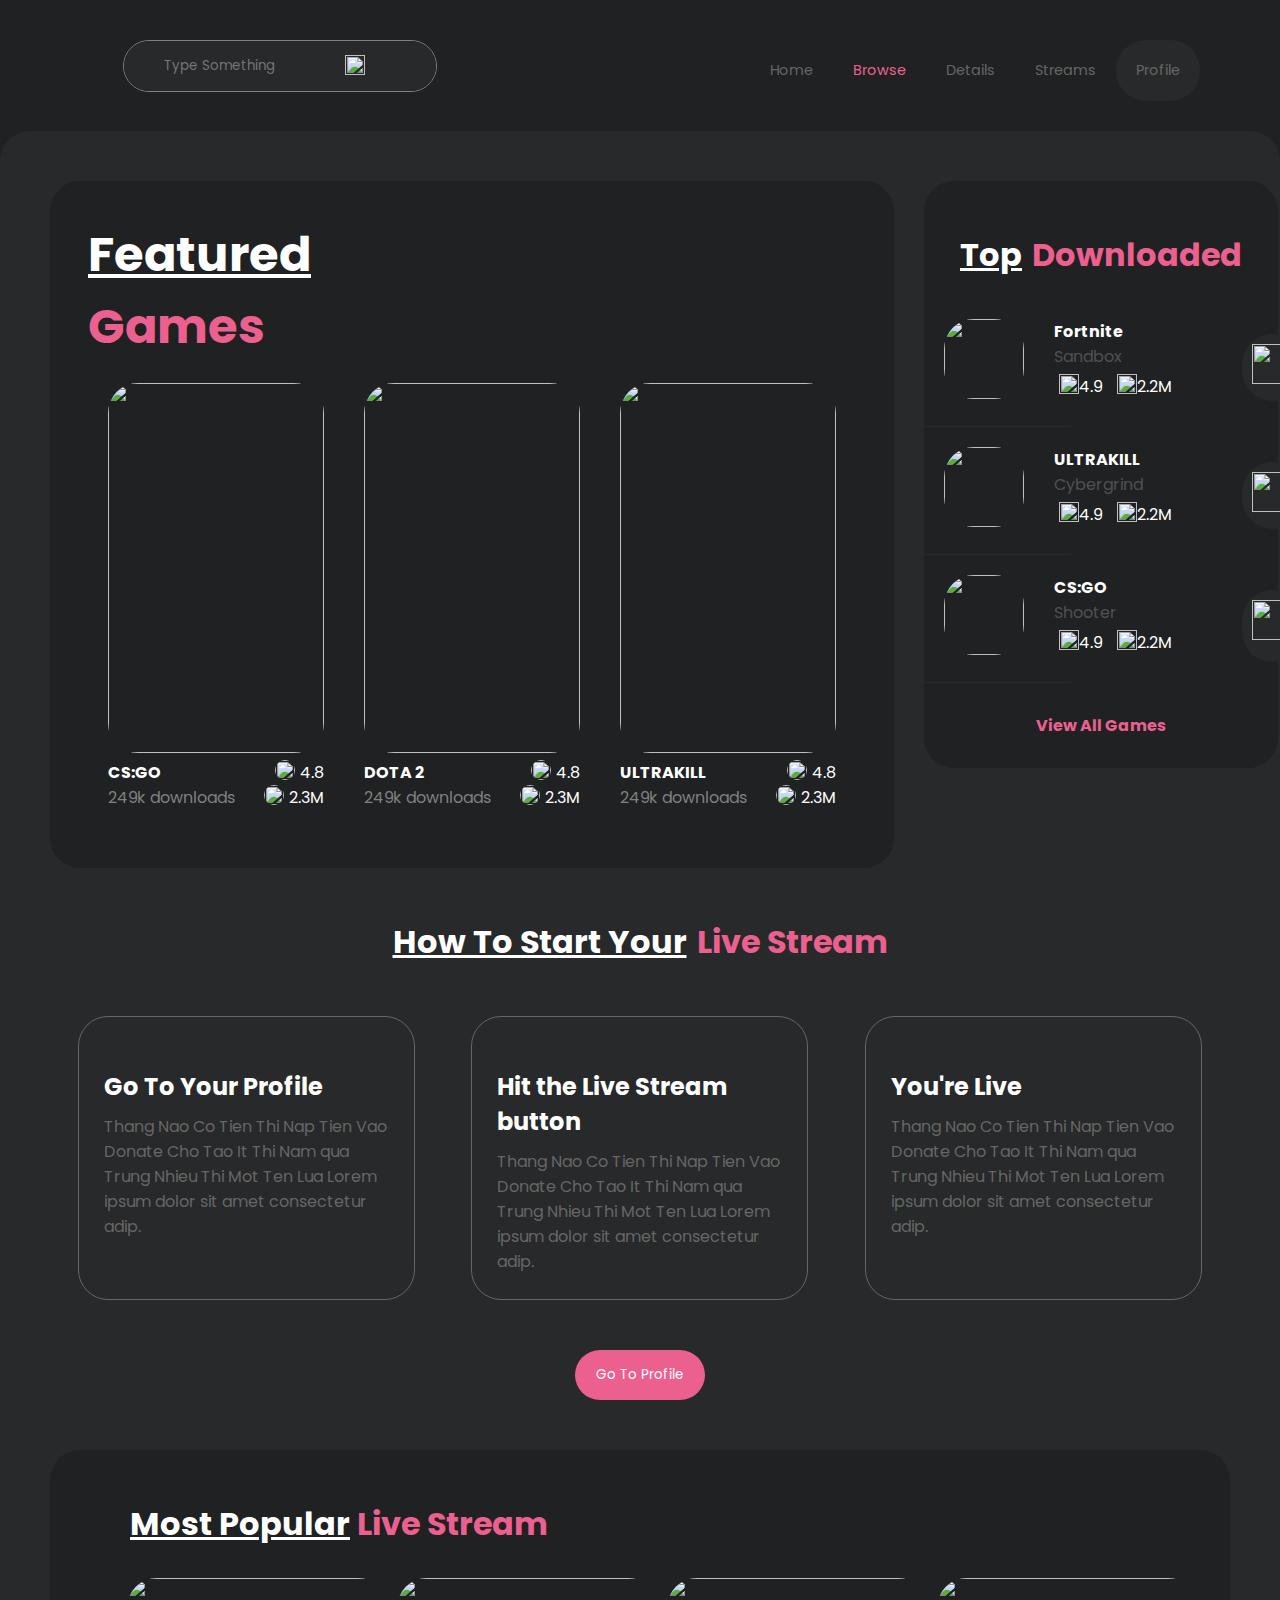
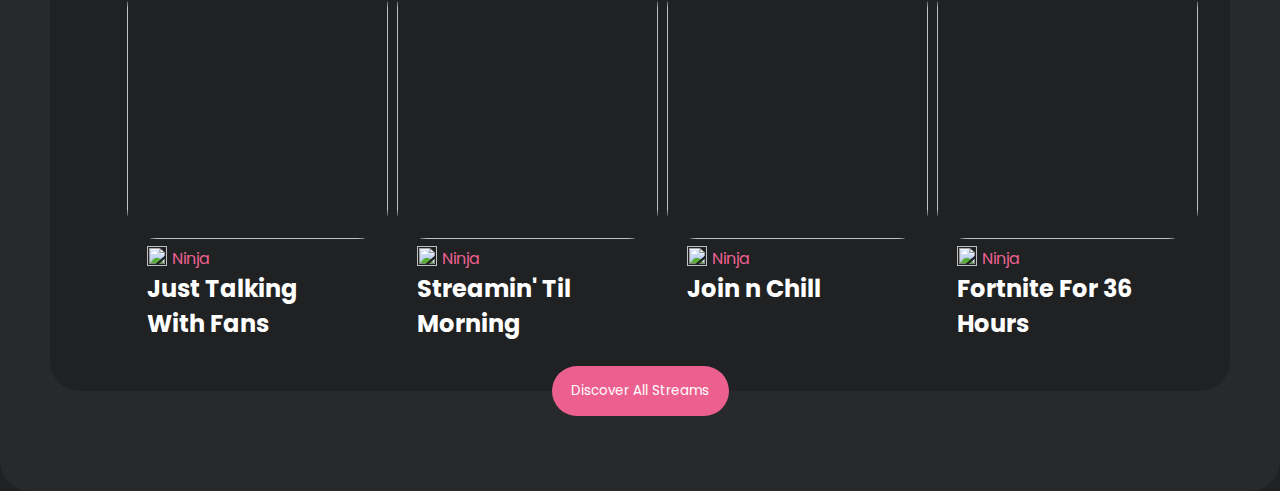
==== projectbrowse.html @ ea251f32 "first commit" ====
<!DOCTYPE html>
<html lang="en">
  <head>
    <meta charset="UTF-8" />
    <meta name="viewport" content="width=device-width, initial-scale=1.0" />
    <title>Document</title>
    <link rel="stylesheet" href="projectbrowse.css" />
  </head>
  <body>
    <section class="navbar">
      <div class="navbaritem">
        <img src="/project/img/logo.png" alt="" />
      </div>

      <form class="Searching">
        <img
          class="searchsymbol"
          src="/project/img/search-interface-symbol.png"
          alt=""
        />
        <input
          class="search"
          type="text"
          class="Searchbar"
          placeholder="Type Something"
        />
      </form>
      <div class="Profile">
        <div class="Home">
          <a class="profileitem" href="project.html">Home</a>
          <a class="profilebrowse" href="projectbrowse.html">Browse</a>
          <a class="profileitem" href="">Details</a>
          <a class="profileitem" href="projectstream.html">Streams</a>
          <div class="profilereal">
            <a class="prof" href="">Profile</a>
            <div class="headerimg">
              <img class="img" src="/project/img/profile-header.jpg" alt="" />
            </div>
          </div>
        </div>
      </div>
    </section>
    <div class="container">
      <div class="featuredgamesflex">
        <section class="featuredgames">
          <div class="featuredgamestitle">
            <h1><em class="em1">Featured</em> Games</h1>
          </div>
          <div class="featuredgamescontainer">
            <div class="featuredgamesimg">
              <div class="imgcontainer">
                <img src="/project/img/featured-01.jpg" alt="" />
                <div class="blockhover">
                  <p>2.4k Streaming</p>
                </div>
              </div>
              <div class="flex1">
                <p class="featuredgamesgamename">CS:GO</p>
                <div class="star">
                  <img src="/project/img/star.png" alt="" />
                  <p class="starrating">4.8</p>
                </div>
              </div>
              <div class="flex2">
                <p class="featuredgamesbottomline">249k downloads</p>
                <div class="downloads">
                  <img src="/project/img/downloading.png" alt="" />
                  <p class="downloadview">2.3M</p>
                </div>
              </div>
            </div>
            <div class="featuredgamesimg">
              <div class="imgcontainer">
                <img src="/project/img/featured-02.jpg" alt="" />
                <div class="blockhover">
                  <p>2.4k Streaming</p>
                </div>
              </div>
              <div class="flex1">
                <p class="featuredgamesgamename">DOTA 2</p>
                <div class="star">
                  <img src="/project/img/star.png" alt="" />
                  <p class="starrating">4.8</p>
                </div>
              </div>
              <div class="flex2">
                <p class="featuredgamesbottomline">249k downloads</p>
                <div class="downloads">
                  <img src="/project/img/downloading.png" alt="" />
                  <p class="downloadview">2.3M</p>
                </div>
              </div>
            </div>
            <div class="featuredgamesimg">
              <div class="imgcontainer">
                <img src="/project/img/featured-03.jpg" alt="" />
                <div class="blockhover">
                  <p>2.4k Streaming</p>
                </div>
              </div>
              <div class="flex1">
                <p class="featuredgamesgamename">ULTRAKILL</p>
                <div class="star">
                  <img src="/project/img/star.png" alt="" />
                  <p class="starrating">4.8</p>
                </div>
              </div>
              <div class="flex2">
                <p class="featuredgamesbottomline">249k downloads</p>
                <div class="downloads">
                  <img src="/project/img/downloading.png" alt="" />
                  <p class="downloadview">2.3M</p>
                </div>
              </div>
            </div>
          </div>
        </section>
        <section class="topdownloaded">
          <div class="topdownloadedtitle">
            <h1 class="topdownloadedtitleh1">
              <em class="em2">Top</em> Downloaded
            </h1>
          </div>
          <div class="topdownloadeditem">
            <div class="topdownloadedmainimg">
              <img
                class="topdownloadeditemimg"
                src="/project/img/popular-01.jpg"
                alt=""
              />
            </div>

            <div class="topdownloadeflex2">
              <div class="topdownloadedgamename">
                <p class="topdownloadedgames">Fortnite</p>
                <p class="topdownloadedgenre">Sandbox</p>
              </div>
              <div class="topdownloadedflex">
                <div class="topdownloadedstar">
                  <img
                    class="topdownloadeditemstar"
                    src="/project/img/star.png"
                    alt=""
                  />
                  <p>4.9</p>
                </div>
                <div class="topdownloadeddown">
                  <img
                    class="topdownloadeditemdownloading"
                    src="/project/img/downloading.png"
                    alt=""
                  />
                  <p>2.2M</p>
                </div>
              </div>
            </div>
            <div>
              <div class="topdownloadedbutton">
                <img src="/project/img/downloadpink.png" alt="" />
              </div>
            </div>
          </div>

          <div class="topdownloadeditem">
            <div class="topdownloadedmainimg">
              <img
                class="topdownloadeditemimg"
                src="/project/img/popular-02.jpg"
                alt=""
              />
            </div>

            <div class="topdownloadeflex2">
              <div class="topdownloadedgamename">
                <p class="topdownloadedgames">ULTRAKILL</p>
                <p class="topdownloadedgenre">Cybergrind</p>
              </div>
              <div class="topdownloadedflex">
                <div class="topdownloadedstar">
                  <img
                    class="topdownloadeditemstar"
                    src="/project/img/star.png"
                    alt=""
                  />
                  <p>4.9</p>
                </div>
                <div class="topdownloadeddown">
                  <img
                    class="topdownloadeditemdownloading"
                    src="/project/img/downloading.png"
                    alt=""
                  />
                  <p>2.2M</p>
                </div>
              </div>
            </div>
            <div>
              <div class="topdownloadedbutton">
                <img src="/project/img/downloadpink.png" alt="" />
              </div>
            </div>
          </div>
          <div class="topdownloadeditem">
            <div class="topdownloadedmainimg">
              <img
                class="topdownloadeditemimg"
                src="/project/img/popular-03.jpg"
                alt=""
              />
            </div>

            <div class="topdownloadeflex2">
              <div class="topdownloadedgamename">
                <p class="topdownloadedgames">CS:GO</p>
                <p class="topdownloadedgenre">Shooter</p>
              </div>
              <div class="topdownloadedflex">
                <div class="topdownloadedstar">
                  <img
                    class="topdownloadeditemstar"
                    src="/project/img/star.png"
                    alt=""
                  />
                  <p>4.9</p>
                </div>
                <div class="topdownloadeddown">
                  <img
                    class="topdownloadeditemdownloading"
                    src="/project/img/downloading.png"
                    alt=""
                  />
                  <p>2.2M</p>
                </div>
              </div>
            </div>
            <div class="topdownloadedbutton">
              <img src="/project/img/downloadpink.png" alt="" />
            </div>
          </div>
          <div class="viewallbutton">
            <button>View All Games</button>
          </div>
        </section>
      </div>

      <section class="howtostartlivestream">
        <div class="howtostartlivetreamtitle">
          <h1 class="livestream">
            <em class="howtostartyour">How To Start Your</em> Live Stream
          </h1>
        </div>
        <div class="livestreamflex">
          <div class="howtostartlivestreamitem">
            <img src="/project/img/service-01.jpg" alt="" />
            <h2>Go To Your Profile</h2>
            <p>
              Thang Nao Co Tien Thi Nap Tien Vao Donate Cho Tao It Thi Nam qua
              Trung Nhieu Thi Mot Ten Lua Lorem ipsum dolor sit amet consectetur
              adip.
            </p>
          </div>
          <div class="howtostartlivestreamitem">
            <img src="/project/img/service-02.jpg" alt="" />
            <h2>Hit the Live Stream button</h2>
            <p>
              Thang Nao Co Tien Thi Nap Tien Vao Donate Cho Tao It Thi Nam qua
              Trung Nhieu Thi Mot Ten Lua Lorem ipsum dolor sit amet consectetur
              adip.
            </p>
          </div>
          <div class="howtostartlivestreamitem">
            <img src="/project/img/service-03.jpg" alt="" />
            <h2>You're Live</h2>
            <p>
              Thang Nao Co Tien Thi Nap Tien Vao Donate Cho Tao It Thi Nam qua
              Trung Nhieu Thi Mot Ten Lua Lorem ipsum dolor sit amet consectetur
              adip.
            </p>
          </div>
        </div>
        <div class="Gotoprofilebutton">
          <button>Go To Profile</button>
        </div>
      </section>
      <section class="mostpopularlivestream">
        <div class="mostpopularlivestreamtitle">
          <h1 class="LIVESTREAM">
            <em class="mostpopular">Most Popular</em> Live Stream
          </h1>
        </div>
        <div class="livestreambigflex">
          <div class="mostpopularlivestreamitem">
            <div class="stream">
              <img class="stream01" src="/project/img/stream-01.jpg" alt="" />
            </div>
            <div class="streamflex">
              <div class="avatar">
                <img src="/project/img/avatar-01.jpg" alt="" />
              </div>
              <div class="streamtext">
                <div class="checkmark">
                  <img class="checkpic" src="/project/img/check.png" alt="" />
                  <p>Ninja</p>
                </div>
                <h2>Just Talking With Fans</h2>
              </div>
            </div>
          </div>
          <div class="mostpopularlivestreamitem">
            <div class="stream">
              <img class="stream01" src="/project/img/stream-02.jpg" alt="" />
            </div>
            <div class="streamflex">
              <div class="avatar">
                <img src="/project/img/avatar-02.jpg" alt="" />
              </div>
              <div class="streamtext">
                <div class="checkmark">
                  <img class="checkpic" src="/project/img/check.png" alt="" />
                  <p>Ninja</p>
                </div>
                <h2>Streamin' Til Morning</h2>
              </div>
            </div>
          </div>
          <div class="mostpopularlivestreamitem">
            <div class="stream">
              <img class="stream01" src="/project/img/stream-03.jpg" alt="" />
            </div>
            <div class="streamflex">
              <div class="avatar">
                <img src="/project/img/avatar-03.jpg" alt="" />
              </div>
              <div class="streamtext">
                <div class="checkmark">
                  <img class="checkpic" src="/project/img/check.png" alt="" />
                  <p>Ninja</p>
                </div>
                <h2>Join n Chill</h2>
              </div>
            </div>
          </div>
          <div class="mostpopularlivestreamitem">
            <div class="stream">
              <img class="stream01" src="/project/img/stream-04.jpg" alt="" />
            </div>
            <div class="streamflex">
              <div class="avatar">
                <img src="/project/img/avatar-04.jpg" alt="" />
              </div>
              <div class="streamtext">
                <div class="checkmark">
                  <img class="checkpic" src="/project/img/check.png" alt="" />
                  <p>Ninja</p>
                </div>
                <h2>Fortnite For 36 Hours</h2>
              </div>
            </div>
          </div>
        </div>
      </section>
      <div class="discoverallstreamsbutton">
          <button>
            <p>Discover All Streams</p>
          </button>
        </div>
    </div>
  </body>
</html>
---- projectbrowse.css ----
@import url("https://fonts.googleapis.com/css2?family=Poppins&display=swap");

* {
  border: 0px;
  padding: 0px;
  margin: 0px;
  font-family: "Poppins", sans-serif;
}

.container {
  padding: 50px;
  background: #27292a;
  border-radius: 30px;
}
body {
  background-color: #1f2122;
}
.navbar {
  padding: 0 20px;
  display: flex;
  justify-content: space-between;
  align-items: center;
  background-color: #1f2122;
}

.searchsymbol {
  height: 20px;
  width: 20px;
  position: absolute;
  z-index: 99;
  left: 345px;
  top: 55px;
}
.Searching {
  border-radius: 30px;
  border: 1px grey solid;
}

.search {
  padding: 15px;
  padding-left: 40px;
  border-radius: 30px;
  background-color:#27292a;
  position: relative;
}

.Profile {
  display: flex;
  padding: 30px 50px 20px 200px;
  align-items: flex-end;
  font-size: 0.9rem;
}

.Home {
  padding: 10px;
  display: flex;
}

.prof,
.profileitem {
  padding: 20px;
  text-decoration: none;
  color: #666666;
  transition: all 0.3s;
}
.profilebrowse{
  padding: 20px;
  text-decoration: none;
  color:#ec6090;
}
.profilereal {
  border-radius: 30px;
  background: #27292a;
  display: flex;
  justify-content: center;
  align-items: center;
  transition: all 0.3s;
}

.profilereal:hover {
  background: #ec6090;
}

.profilereal:hover .prof {
  color: aliceblue;
}

.profileitem:hover {
  color: #ec6090;
}

.img {
  border-radius: 30px;
}

/* ---------------------------- */
.featuredgamesflex{
  display: flex;
  gap: 30px;
}
.featuredgames {
  background:#1f2122;
  padding: 38px;
  border-radius: 30px;
}

.featuredgamestitle {
  font-size: 1.5rem;
  font-weight: bold;
  color: #ec6090;
  width: 50%;
}
.em1 ,.em2 {
  font-style: normal;
  text-decoration: underline;
  color: white;
}
.featuredgamesimg {
  padding: 20px;
}
.featuredgamescontainer {
  display: flex;
  justify-content: space-around;
}
.featuredgamesimg img {
  border-radius: 30px;
  height: 370px;
  width: 216px;
}
.star img {
  height: 20px;
  width: 20px;
}
.star {
  display: flex;
  gap: 5px;
}

.downloads {
  display: flex;
  gap: 5px;
}

.downloads img {
  height: 20px;
  width: 20px;
}

.flex1 {
  display: flex;
  justify-content: space-between;
}

.flex2 {
  display: flex;
  justify-content: space-between;
}

.featuredgamesgamename {
  color: white;
  font-weight: 700;
}

.starrating {
  color: white;
}

.featuredgamesbottomline {
  color: grey;
}
.downloadview {
  color: white;
}
.imgcontainer {
  position: relative;
}
.blockhover {
  display: none;

  width: 100%;
  color: #ec6090;
  border-radius: 30px;

  justify-content: center;
  position: absolute;
  bottom: 10px;
  
}
.blockhover p {
  padding: 5px 10px;
  border-radius: 30px;
  background: #1f2122;
}

.imgcontainer:hover .blockhover{
  cursor: pointer;
    display: flex;
    transition-duration: .4s;
}
/* -------------------------------- */
.topdownloaded{
  height: 90%;
  border-radius: 30px;
  width: 30%;
  background:#1f2122;
}

.topdownloadedtitle h1{
  margin-top: 30px;
  padding: 20px;
  gap: 10px;
    color: #ec6090;
    font-size: 2rem;
    display: flex;
    justify-content: center;
}


.topdownloadeditemimg{
  height: 80px;
  width: 80px;
  border-radius: 30px;
}
.topdownloadedflex{
  display: flex;
  gap: 10px;
}
.topdownloadeditem{
  width: 30%;
  padding: 20px;
  border-bottom: 1px #27292a solid;
  display: flex;
  gap: 30px;
}
.topdownloadeditemstar ,.topdownloadeditemdownloading{ 
  height: 20px;
  width: 20px;
}
.topdownloadedstar ,.topdownloadeddown{
  margin: 5px 0px 0px 5px;
  display: flex;
}

.topdownloadedstar p ,.topdownloadeddown p {
  color: white;
}

.topdownloadedgames{
  color: white;
  font-weight: 700;
}
.topdownloadedgenre{
  color: grey;
  opacity: 0.5;
}
.topdownloadedbutton img{
  width: 40px;
  height: 40px;
}
.topdownloadedbutton{
  background: #27292a;
  padding: 10px;
  border-radius: 30px;
  margin: 15px 0px 0px 40px;
}
.topdownloadedbutton:hover{
  cursor: pointer;
}

.viewallbutton button{
  font-weight: 700;
  font-size: 1rem;
  padding: 10px;
  color:#ec6090;
  background: #1f2122;
  transition: .4s;
}
.viewallbutton{
  padding: 20px;
  display: flex ;
  justify-content: center;
}
.viewallbutton button:hover{
  color: white;
  cursor: pointer;
}

/* ------------------------------- */
.howtostartyour{
  font-style: normal;
  text-decoration:underline;
  color:white
}
.livestream{
  gap: 10px;
  color: #ec6090;
  font-size: 2rem;
  padding: 50px;
  display: flex;
  justify-content: center;
}


.livestreamflex{
  display: flex;
  justify-content: space-around;
}

.howtostartlivestreamitem{
  padding: 20px;
  width: 25%;
  text-align: left;
  border: 1px #666666 solid;
  border-radius: 30px;
}

.howtostartlivestreamitem img{
  border-radius: 50px;
  padding: 10px;
}

.howtostartlivestreamitem h2{
  color: white;
  padding: 5px;
}

.howtostartlivestreamitem p{
  color: #666666; 
  padding: 5px;
}

.Gotoprofilebutton{
  padding: 50px;
  display: flex;
  justify-content: center;
}

.Gotoprofilebutton button{
  width: 12%;
  color: white;
  background-color: #ec6090;
  border-radius: 30px;
  padding: 15px;
  transition: .4s;
}

.Gotoprofilebutton button:hover{
  cursor: pointer;
  color: #ec6090;
  background: white;
}
/* ------------------------------- */

.mostpopular{
  font-style: normal;
  text-decoration: underline;
  color: white;
}
.mostpopularlivestream{
  background: #1f2122;
  padding: 50px;
  border-radius: 30px;
}
.mostpopularlivestreamtitle{
  padding: 0px 30px 30px 30px;
}
.mostpopularlivestreamitem{
  width: 20%;
}
.checkmark{
  display: flex ;
  gap: 5px;
}
.stream img{
  height: 261px;
  width: 261px;
  border-radius: 30px;
}
.avatar img{
  border-radius: 30px;
}
.checkmark p{
  color: #ec6090;
}
.LIVESTREAM{
  font-size: 2rem;
  color: #ec6090;
}
.streamtext h2{
  color:white;
}
.streamflex{
  display: flex;
  gap: 20px;
}
.livestreambigflex{
  display: flex;
  justify-content: space-around ;
}
.checkpic{
  height: 20px;
  width: 20px;
}

.discoverallstreamsbutton button{
  position: relative;
  bottom: 25px;
  color: white;
  background-color: #ec6090;
  padding: 15px;
  width: 15%;
  border-radius: 30px;
  transition: .4s;
}
.discoverallstreamsbutton button:hover{
  color: #ec6090;
  background-color: white;
  cursor: pointer;

}
.discoverallstreamsbutton{
  display: flex;
  justify-content: center;
}
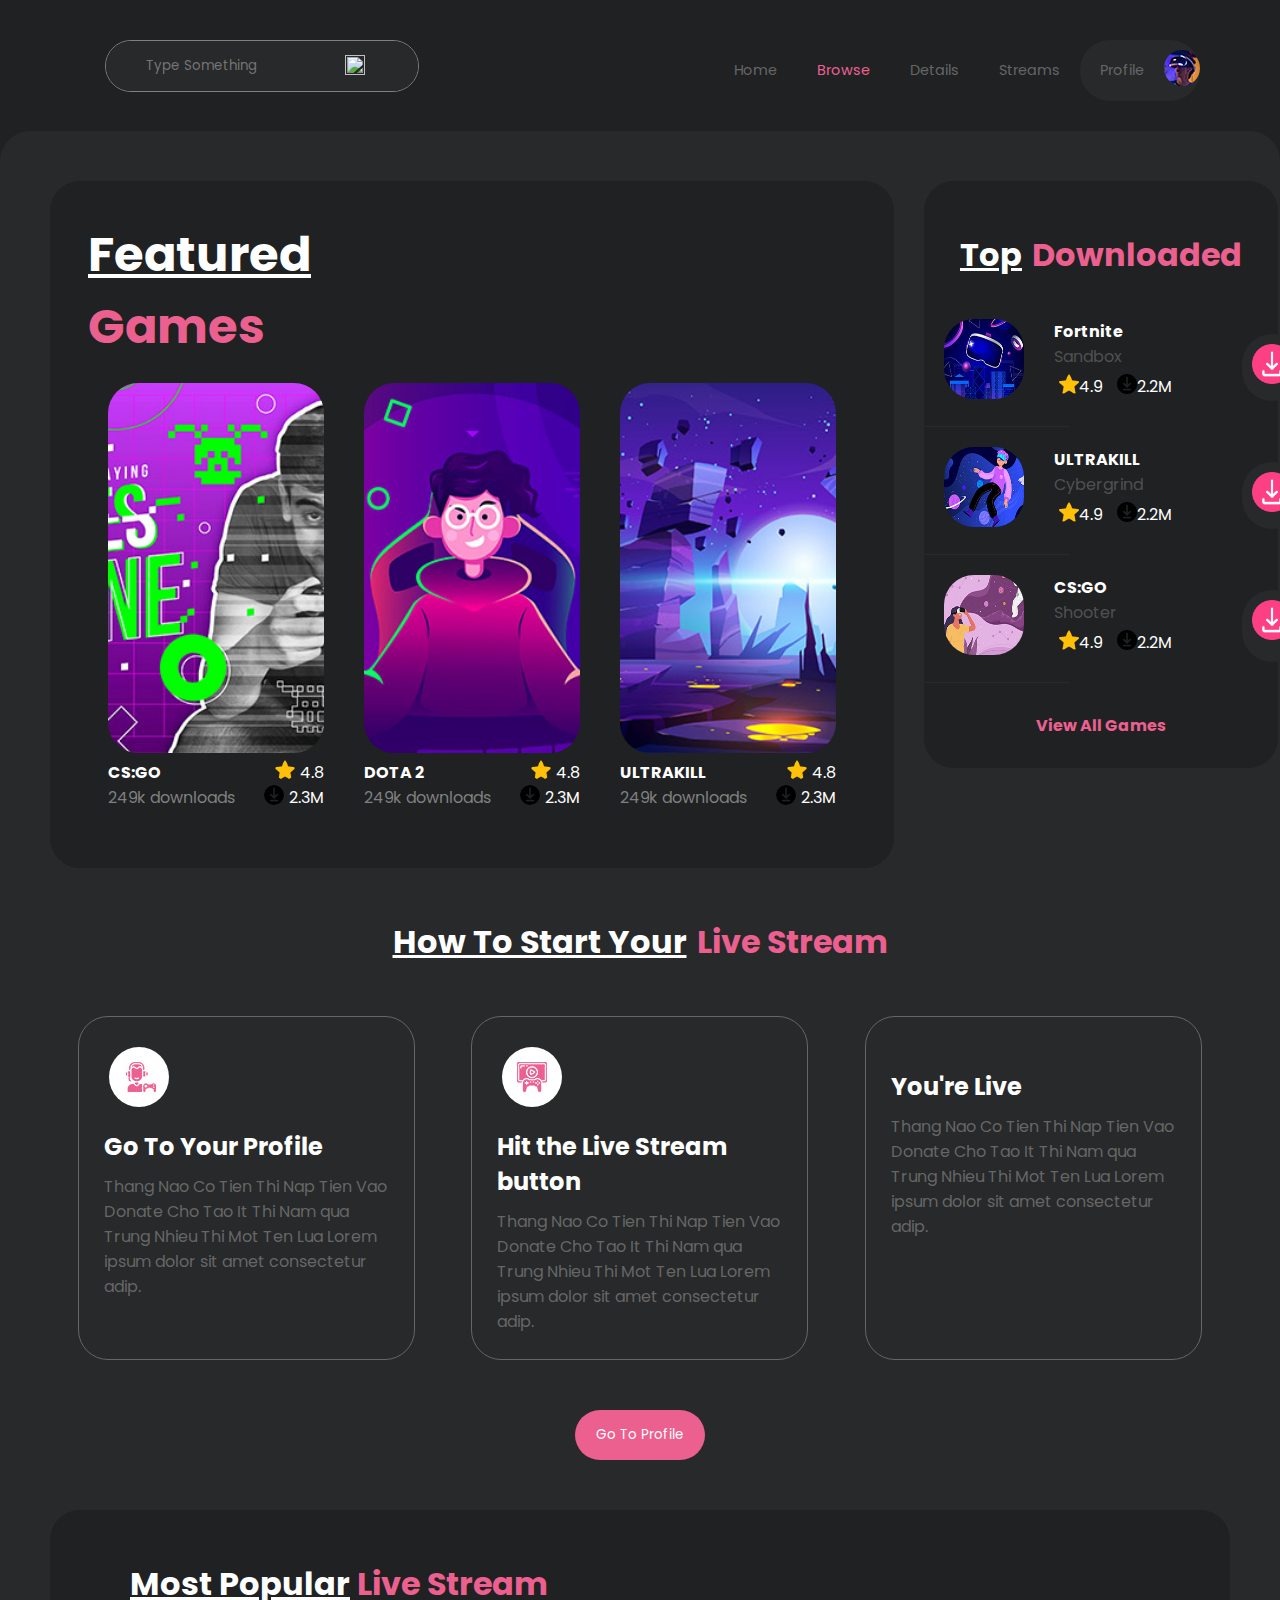
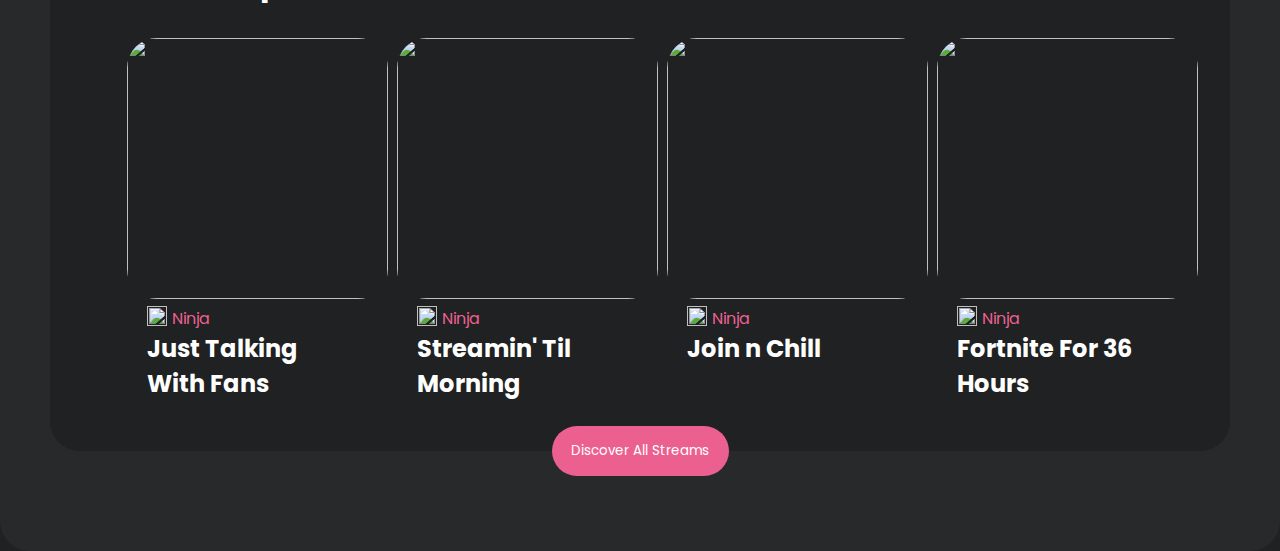
==== commit e4c70c97: "change img" ====
--- a/projectbrowse.html
+++ b/projectbrowse.html
@@ -27,14 +27,14 @@
       </form>
       <div class="Profile">
         <div class="Home">
-          <a class="profileitem" href="project.html">Home</a>
+          <a class="profileitem" href="index.html">Home</a>
           <a class="profilebrowse" href="projectbrowse.html">Browse</a>
           <a class="profileitem" href="">Details</a>
           <a class="profileitem" href="projectstream.html">Streams</a>
           <div class="profilereal">
             <a class="prof" href="">Profile</a>
             <div class="headerimg">
-              <img class="img" src="/project/img/profile-header.jpg" alt="" />
+              <img class="img" src="/img/profile-header.jpg" alt="" />
             </div>
           </div>
         </div>
@@ -49,7 +49,7 @@
           <div class="featuredgamescontainer">
             <div class="featuredgamesimg">
               <div class="imgcontainer">
-                <img src="/project/img/featured-01.jpg" alt="" />
+                <img src="/img/featured-01.jpg" alt="" />
                 <div class="blockhover">
                   <p>2.4k Streaming</p>
                 </div>
@@ -57,21 +57,21 @@
               <div class="flex1">
                 <p class="featuredgamesgamename">CS:GO</p>
                 <div class="star">
-                  <img src="/project/img/star.png" alt="" />
+                  <img src="/img/star.png" alt="" />
                   <p class="starrating">4.8</p>
                 </div>
               </div>
               <div class="flex2">
                 <p class="featuredgamesbottomline">249k downloads</p>
                 <div class="downloads">
-                  <img src="/project/img/downloading.png" alt="" />
+                  <img src="/img/downloading.png" alt="" />
                   <p class="downloadview">2.3M</p>
                 </div>
               </div>
             </div>
             <div class="featuredgamesimg">
               <div class="imgcontainer">
-                <img src="/project/img/featured-02.jpg" alt="" />
+                <img src="/img/featured-02.jpg" alt="" />
                 <div class="blockhover">
                   <p>2.4k Streaming</p>
                 </div>
@@ -79,21 +79,21 @@
               <div class="flex1">
                 <p class="featuredgamesgamename">DOTA 2</p>
                 <div class="star">
-                  <img src="/project/img/star.png" alt="" />
+                  <img src="/img/star.png" alt="" />
                   <p class="starrating">4.8</p>
                 </div>
               </div>
               <div class="flex2">
                 <p class="featuredgamesbottomline">249k downloads</p>
                 <div class="downloads">
-                  <img src="/project/img/downloading.png" alt="" />
+                  <img src="/img/downloading.png" alt="" />
                   <p class="downloadview">2.3M</p>
                 </div>
               </div>
             </div>
             <div class="featuredgamesimg">
               <div class="imgcontainer">
-                <img src="/project/img/featured-03.jpg" alt="" />
+                <img src="/img/featured-03.jpg" alt="" />
                 <div class="blockhover">
                   <p>2.4k Streaming</p>
                 </div>
@@ -101,14 +101,14 @@
               <div class="flex1">
                 <p class="featuredgamesgamename">ULTRAKILL</p>
                 <div class="star">
-                  <img src="/project/img/star.png" alt="" />
+                  <img src="/img/star.png" alt="" />
                   <p class="starrating">4.8</p>
                 </div>
               </div>
               <div class="flex2">
                 <p class="featuredgamesbottomline">249k downloads</p>
                 <div class="downloads">
-                  <img src="/project/img/downloading.png" alt="" />
+                  <img src="/img/downloading.png" alt="" />
                   <p class="downloadview">2.3M</p>
                 </div>
               </div>
@@ -125,7 +125,7 @@
             <div class="topdownloadedmainimg">
               <img
                 class="topdownloadeditemimg"
-                src="/project/img/popular-01.jpg"
+                src="/img/popular-01.jpg"
                 alt=""
               />
             </div>
@@ -139,7 +139,7 @@
                 <div class="topdownloadedstar">
                   <img
                     class="topdownloadeditemstar"
-                    src="/project/img/star.png"
+                    src="/img/star.png"
                     alt=""
                   />
                   <p>4.9</p>
@@ -147,7 +147,7 @@
                 <div class="topdownloadeddown">
                   <img
                     class="topdownloadeditemdownloading"
-                    src="/project/img/downloading.png"
+                    src="/img/downloading.png"
                     alt=""
                   />
                   <p>2.2M</p>
@@ -156,7 +156,7 @@
             </div>
             <div>
               <div class="topdownloadedbutton">
-                <img src="/project/img/downloadpink.png" alt="" />
+                <img src="/img/downloadpink.png" alt="" />
               </div>
             </div>
           </div>
@@ -165,7 +165,7 @@
             <div class="topdownloadedmainimg">
               <img
                 class="topdownloadeditemimg"
-                src="/project/img/popular-02.jpg"
+                src="/img/popular-02.jpg"
                 alt=""
               />
             </div>
@@ -179,7 +179,7 @@
                 <div class="topdownloadedstar">
                   <img
                     class="topdownloadeditemstar"
-                    src="/project/img/star.png"
+                    src="/img/star.png"
                     alt=""
                   />
                   <p>4.9</p>
@@ -187,7 +187,7 @@
                 <div class="topdownloadeddown">
                   <img
                     class="topdownloadeditemdownloading"
-                    src="/project/img/downloading.png"
+                    src="/img/downloading.png"
                     alt=""
                   />
                   <p>2.2M</p>
@@ -196,7 +196,7 @@
             </div>
             <div>
               <div class="topdownloadedbutton">
-                <img src="/project/img/downloadpink.png" alt="" />
+                <img src="/img/downloadpink.png" alt="" />
               </div>
             </div>
           </div>
@@ -204,7 +204,7 @@
             <div class="topdownloadedmainimg">
               <img
                 class="topdownloadeditemimg"
-                src="/project/img/popular-03.jpg"
+                src="/img/popular-03.jpg"
                 alt=""
               />
             </div>
@@ -218,7 +218,7 @@
                 <div class="topdownloadedstar">
                   <img
                     class="topdownloadeditemstar"
-                    src="/project/img/star.png"
+                    src="/img/star.png"
                     alt=""
                   />
                   <p>4.9</p>
@@ -226,7 +226,7 @@
                 <div class="topdownloadeddown">
                   <img
                     class="topdownloadeditemdownloading"
-                    src="/project/img/downloading.png"
+                    src="/img/downloading.png"
                     alt=""
                   />
                   <p>2.2M</p>
@@ -234,7 +234,7 @@
               </div>
             </div>
             <div class="topdownloadedbutton">
-              <img src="/project/img/downloadpink.png" alt="" />
+              <img src="/img/downloadpink.png" alt="" />
             </div>
           </div>
           <div class="viewallbutton">
@@ -251,7 +251,7 @@
         </div>
         <div class="livestreamflex">
           <div class="howtostartlivestreamitem">
-            <img src="/project/img/service-01.jpg" alt="" />
+            <img src="/img/service-01.jpg" alt="" />
             <h2>Go To Your Profile</h2>
             <p>
               Thang Nao Co Tien Thi Nap Tien Vao Donate Cho Tao It Thi Nam qua
@@ -260,7 +260,7 @@
             </p>
           </div>
           <div class="howtostartlivestreamitem">
-            <img src="/project/img/service-02.jpg" alt="" />
+            <img src="/img/service-02.jpg" alt="" />
             <h2>Hit the Live Stream button</h2>
             <p>
               Thang Nao Co Tien Thi Nap Tien Vao Donate Cho Tao It Thi Nam qua
